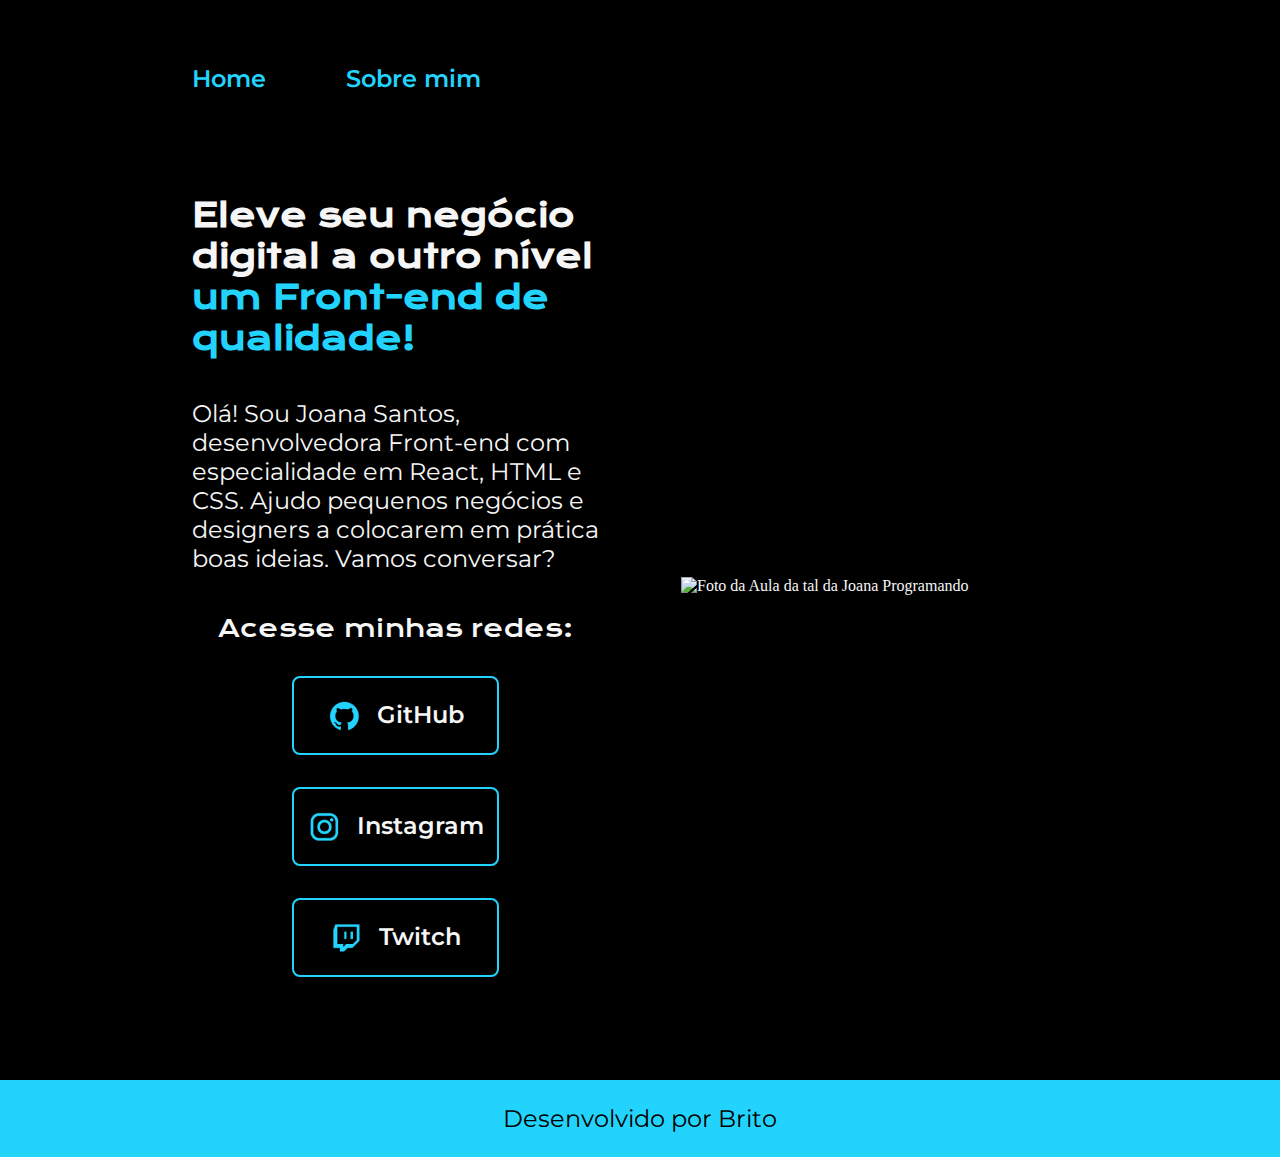
==== index.html @ 491b48fd "Add files via upload" ====
<!DOCTYPE html>
<html lang="pt-br">
  <head>
    <meta charset="UTF-8" />
    <meta http-equiv="X-UA-Compatible" content="IE=edge" />
    <meta name="viewport" content="width=device-width, initial-scale=1.0" />
    <title>Portifolio</title>
    <link rel="stylesheet" href="./styles/style.css">
  </head>
  <body>
    <header class="cabecalho">
      <nav class="cabecalho__menu">
        <a class="cabecalho__menu__link" href="index.html">Home</a>
        <a class="cabecalho__menu__link" href="about.html">Sobre mim</a>
      </nav>
    </header>
    <main class="apresentacao">
      <section class="apresentacao-conteudo">
        <h1 class="apresentacao-titulo">
          Eleve seu negócio digital a outro nível
          <strong class="titulo-destaque">um Front-end de qualidade!</strong>
        </h1>
        <p class="apresentacao-paragrafo">
          Olá! Sou Joana Santos, desenvolvedora Front-end com especialidade em
          React, HTML e CSS. Ajudo pequenos negócios e designers a colocarem em
          prática boas ideias. Vamos conversar?
        </p>
        <div class="apresentacao-links">
          <h2 class="apresentacao-links-subtitulo">
            Acesse minhas redes:
          </h2>
          <a class="apresentacao-links-link" href="https://github.com/">
            <img src=./assets/github.png alt="logo-gitbuh" >
            GitHub
          </a>
          <a class="apresentacao-links-link" href="https://www.instagram.com/gustavo_britoo_/">
            <img src=./assets/instagram.png alt="logo-instagram">
            Instagram
          </a>
          <a class="apresentacao-links-link" href="https://www.twitch.tv/blackoutz">
            <img src=./assets/twitch.png alt="logo-twitch">
            Twitch 
          </a>
        </div>
      </section>
      <img class="apresentacao__img" src=./assets/image.png alt="Foto da Aula da tal da Joana Programando" />
    </main>
    <footer class="rodape">
      <p>Desenvolvido por Brito </p>
    </footer>
  </body>
</html>
---- styles/style.css ----
@import url('https://fonts.googleapis.com/css2?family=Krona+One&family=Montserrat:wght@400;600&display=swap');
:root {
    --cor-primaria: #000000;
    --cor-secundaria: #F6F6F6;
    --cor-terciaria: #22D4FD;
    --cor-rover: #272727;

    --fonte-primaria:'Krona One', sans-serif; 
    --fonte-secundaria: 'Montserrat', sans-serif;
}
* {
    margin: 0%;
    padding: 0%;
}
body {
    /* height: 100vh; */
    box-sizing: border-box;
    background-color: var(--cor-primaria);
    color: var(--cor-secundaria);
}
.cabecalho {
   padding: 5% 0% 0% 15%;
}
.cabecalho__menu {
    display: flex;
    gap: 80px;
}
.cabecalho__menu__link {
    color: var(--cor-terciaria);
    font-family: var(--fonte-secundaria);
    font-size: 24px;
    font-weight: 600;
    text-decoration: none;
}
.apresentacao {
    /* margin: 10% 15%; */
    padding: 8% 15%;
    display: flex;
    align-items: center;
    justify-content: space-between;
    gap: 82px;
}
.apresentacao-conteudo {
    width: 50%;
    display: flex;
    flex-direction: column;
    gap: 40px;
}  
.apresentacao-titulo {
    font-family: var(--fonte-primaria);
    font-size: 2,25rem;
}
.titulo-destaque {
    color: var(--cor-terciaria);
}
.apresentacao-paragrafo {
    font-size: 1.5rem;
    font-family: var(--fonte-secundaria);
    font-weight: 400;
}
.apresentacao-links {
    display: flex;
    flex-direction: column;
    justify-content: space-between;
    align-items: center;
    gap: 32px;
}
.apresentacao-links-subtitulo {
    font-family: var(--fonte-primaria);
    font-weight: 400;
    font-size: 1.5rem;
}
.apresentacao-links-link {
    gap: 16px;
    justify-content: center;
    display: flex;
    width: 50%;
    text-align: center;
    border: 2px solid var(--cor-terciaria);
    border-radius: 8px;
    padding: 21.5px 0px;
    color: var(--cor-secundaria);
    font-size: 1.5rem;
    font-family: var(--fonte-secundaria);
    font-weight: 600;
    text-decoration: none;
}
.apresentacao-links-link:hover {
    background-color: var(--cor-rover);
}
.apresentacao__img {
    width: 50%;
}
.rodape {
    background-color: var(--cor-terciaria);
    color: var(--cor-primaria);
    display: flex;
    justify-content: center;
    font-family: var(--fonte-secundaria);
    font-size: 1.5rem;
    font-weight: 400; 
    padding: 24px;
}

@media (max-width: 1200px) {
  .cabecalho {
      padding: 10%;
  }
  .cabecalho__menu {
      justify-content: center;
  }
  
  .apresentacao {
        flex-direction: column-reverse;  
        padding: 5%;
    }
    .apresentacao-conteudo {
        width: auto;
    }
}
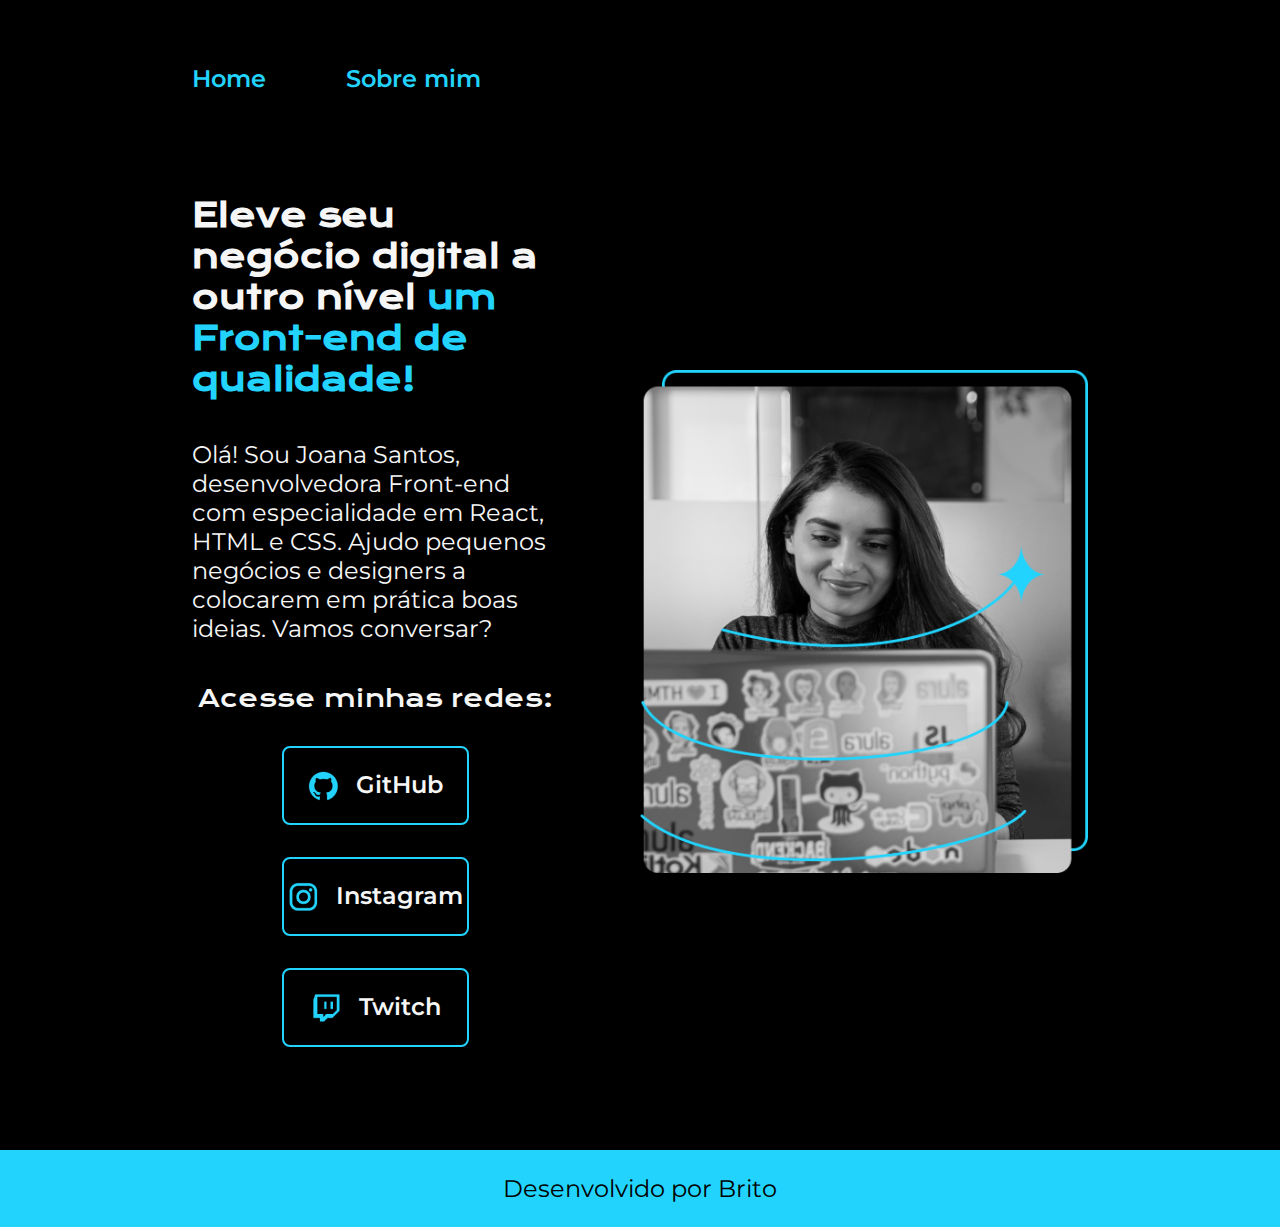
==== commit 633f80a4: "Update index.html" ====
--- a/index.html
+++ b/index.html
@@ -43,7 +43,7 @@
           </a>
         </div>
       </section>
-      <img class="apresentacao__img" src=./assets/image.png alt="Foto da Aula da tal da Joana Programando" />
+      <img class="apresentacao__img" src=./assets/Image.png alt="Foto da Aula da tal da Joana Programando" />
     </main>
     <footer class="rodape">
       <p>Desenvolvido por Brito </p>
